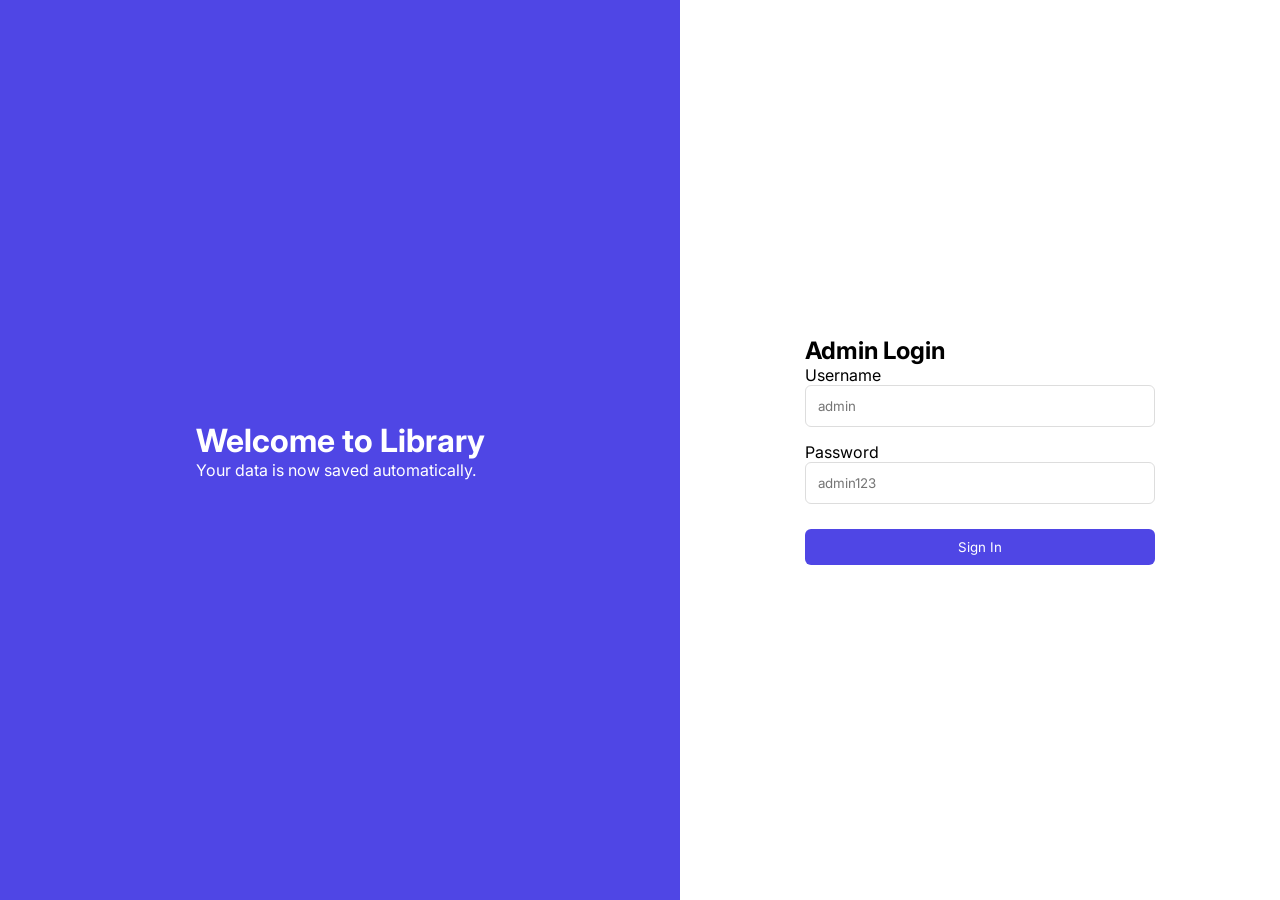
==== index.html @ 3ba0c207 "lib" ====
<!DOCTYPE html>
<html lang="en">
<head>
    <meta charset="UTF-8">
    <meta name="viewport" content="width=device-width, initial-scale=1.0">
    <title>Library Pro | Permanent Storage</title>
    <link href="https://fonts.googleapis.com/css2?family=Inter:wght@300;400;500;600;700&display=swap" rel="stylesheet">
    <link rel="stylesheet" href="https://cdnjs.cloudflare.com/ajax/libs/font-awesome/6.4.0/css/all.min.css">
    <link rel="stylesheet" href="library list.css">
</head>
<body>

    <div id="login-view" class="view-container active-view">
        <div class="login-split">
            <div class="login-banner">
                <div class="banner-text">
                    <h1>Welcome to Library</h1>
                    <p>Your data is now saved automatically.</p>
                </div>
            </div>
            <div class="login-form-container">
                <form id="loginForm" class="login-form">
                    <h2>Admin Login</h2>
                    <div class="input-group">
                        <label>Username</label>
                        <input type="text" id="username" placeholder="admin" required>
                    </div>
                    <div class="input-group">
                        <label>Password</label>
                        <input type="password" id="password" placeholder="admin123" required>
                    </div>
                    <button type="submit" class="btn-primary">Sign In</button>
                </form>
            </div>
        </div>
    </div>

    <div id="app-view" class="view-container">
        <aside class="sidebar">
            <div class="logo"><h2>LibroPro</h2></div>
            <nav class="sidebar-nav">
                <a href="#" class="nav-link active" data-target="page-home">Home</a>
                <a href="#" class="nav-link" data-target="page-catalog">Catalog</a>
                <a href="#" class="nav-link" data-target="page-bookings">Tracker History</a>
            </nav>
            <button id="logoutBtn" class="btn-logout">Logout</button>
        </aside>

        <main class="main-content">
            <section id="page-home" class="app-page active-page">
                <h1>Featured Books</h1>
                <div class="book-grid" id="homeBookGrid"></div>
            </section>

            <section id="page-catalog" class="app-page">
                <h1>Full Catalog</h1>
                <div class="book-grid" id="catalogBookGrid"></div>
            </section>

            <section id="page-bookings" class="app-page">
                <h1>Permanent Checkout Tracker</h1>
                <div class="tracker-card">
                    <table class="tracker-table">
                        <thead>
                            <tr>
                                <th>Student Name</th>
                                <th>Student ID</th>
                                <th>Book Title</th>
                                <th>Date & Time</th>
                                <th>Status</th>
                            </tr>
                        </thead>
                        
                        <tbody id="myBookingsGrid"></tbody>
                    </table>
                </div>
            </section>
        </main>
    </div>

    <div id="student-modal" class="modal">
        <div class="modal-content">
            <h3>Checkout Details</h3>
            <p id="modal-book-title"></p>
            <div class="input-group">
                <label>Student Name</label>
                <input type="text" id="studentName">
            </div>
            <div class="input-group">
                <label>Student ID</label>
                <input type="text" id="studentID">
            </div>
            <div class="modal-actions">
                <button class="btn-outline" onclick="closeModal()">Cancel</button>
                <button class="btn-primary" id="confirmCheckout">Save ganesh  Entry</button>
            </div>
        </div>
    </div>

    <script src="library list.js"></script>
</body>
</html>
---- library list.css ----
/* Modal (Popup) Styling */


:root {
    --primary: #4f46e5;
    --bg: #f3f4f6;
    --text: #1f2937;
}

* {
    box-sizing: border-box;
    margin: 0;
    padding: 0;
    font-family: 'Inter', sans-serif;
}

body {
    background: var(--bg);
    overflow: hidden;
}

.view-container {
    display: none;
    height: 100vh;
    width: 100vw;
}

.view-container.active-view {
    display: flex;
}

/* Login */
.login-split {
    display: flex;
    width: 100%;
}

.login-banner {
    flex: 1;
    background: var(--primary);
    color: white;
    display: flex;
    align-items: center;
    justify-content: center;
    padding: 40px;
}

.login-form-container {
    flex: 1;
    display: flex;
    align-items: center;
    justify-content: center;
    background: white;
}

.login-form {
    width: 350px;
}

.input-group {
    margin-bottom: 15px;
}

.input-group input {
    width: 100%;
    padding: 12px;
    border: 1px solid #ddd;
    border-radius: 6px;
}

/* Sidebar */
.sidebar {
    width: 260px;
    background: white;
    border-right: 1px solid #ddd;
    padding: 20px;
    display: flex;
    flex-direction: column;
}

.sidebar-nav {
    flex: 1;
    margin-top: 30px;
}

.nav-link {
    display: block;
    padding: 12px;
    color: #555;
    text-decoration: none;
    border-radius: 8px;
    margin-bottom: 5px;
}

.nav-link.active {
    background: #eef2ff;
    color: var(--primary);
    font-weight: 600;
}

/* Main Content */
.main-content {
    flex: 1;
    padding: 40px;
    overflow-y: auto;
}

.app-page {
    display: none;
}

.app-page.active-page {
    display: block;
}

.book-grid {
    display: grid;
    grid-template-columns: repeat(auto-fill, minmax(200px, 1fr));
    gap: 20px;
    margin-top: 20px;
}

/* Book Cards */
.book-card {
    background: white;
    border-radius: 12px;
    overflow: hidden;
    box-shadow: 0 2px 4px rgba(0, 0, 0, 0.05);
}

.book-cover {
    width: 100%;
    height: 200px;
    object-fit: cover;
}

.book-details {
    padding: 15px;
}

.category-badge {
    font-size: 0.7rem;
    background: #eef2ff;
    color: var(--primary);
    padding: 3px 8px;
    border-radius: 4px;
}

/* Table Styling */
.tracker-card {
    background: white;
    border-radius: 12px;
    padding: 20px;
    box-shadow: 0 4px 6px rgba(0, 0, 0, 0.05);
}

.tracker-table {
    width: 100%;
    border-collapse: collapse;
}

.tracker-table th {
    text-align: left;
    padding: 12px;
    border-bottom: 2px solid #eee;
    color: #666;
}

.tracker-table td {
    padding: 12px;
    border-bottom: 1px solid #eee;
}

.status-tag {
    background: #dcfce7;
    color: #166534;
    padding: 4px 10px;
    border-radius: 20px;
    font-size: 0.8rem;
}

/* Buttons */
.btn-primary {
    background: var(--primary);
    color: white;
    border: none;
    padding: 10px;
    border-radius: 6px;
    cursor: pointer;
    width: 100%;
    margin-top: 10px;
}

.btn-logout {
    background: #fee2e2;
    color: #b91c1c;
    border: none;
    padding: 12px;
    border-radius: 8px;
    cursor: pointer;
}

/* Toast */
.toast {
    position: fixed;
    bottom: 20px;
    right: 20px;
    background: #1f2937;
    color: white;
    padding: 12px 24px;
    border-radius: 8px;
    z-index: 1000;
}

.modal {
    position: fixed;
    top: 0;
    left: 0;
    width: 100%;
    height: 100%;
    background: rgba(0, 0, 0, 0.5);
    display: none;
    align-items: center;
    justify-content: center;
    z-index: 2000;
}

.modal-content {
    background: white;
    padding: 30px;
    border-radius: 12px;
    width: 400px;
    box-shadow: 0 10px 25px rgba(0, 0, 0, 0.2);
}

.modal-actions {
    display: flex;
    gap: 10px;
    margin-top: 20px;
}

#modal-book-title {
    margin-bottom: 15px;
    color: #4f46e5;
    font-weight: 600;
}

.btn-outline {
    background: white;
    border: 1px solid #ddd;
    padding: 10px;
    border-radius: 6px;
    cursor: pointer;
    flex: 1;
}
.btn-return {
    background: #ef4444; /* Red color */
    color: white;
    border: none;
    padding: 6px 12px;
    border-radius: 4px;
    cursor: pointer;
    font-size: 0.8rem;
}

.btn-return:hover {
    background: #dc2626;
}
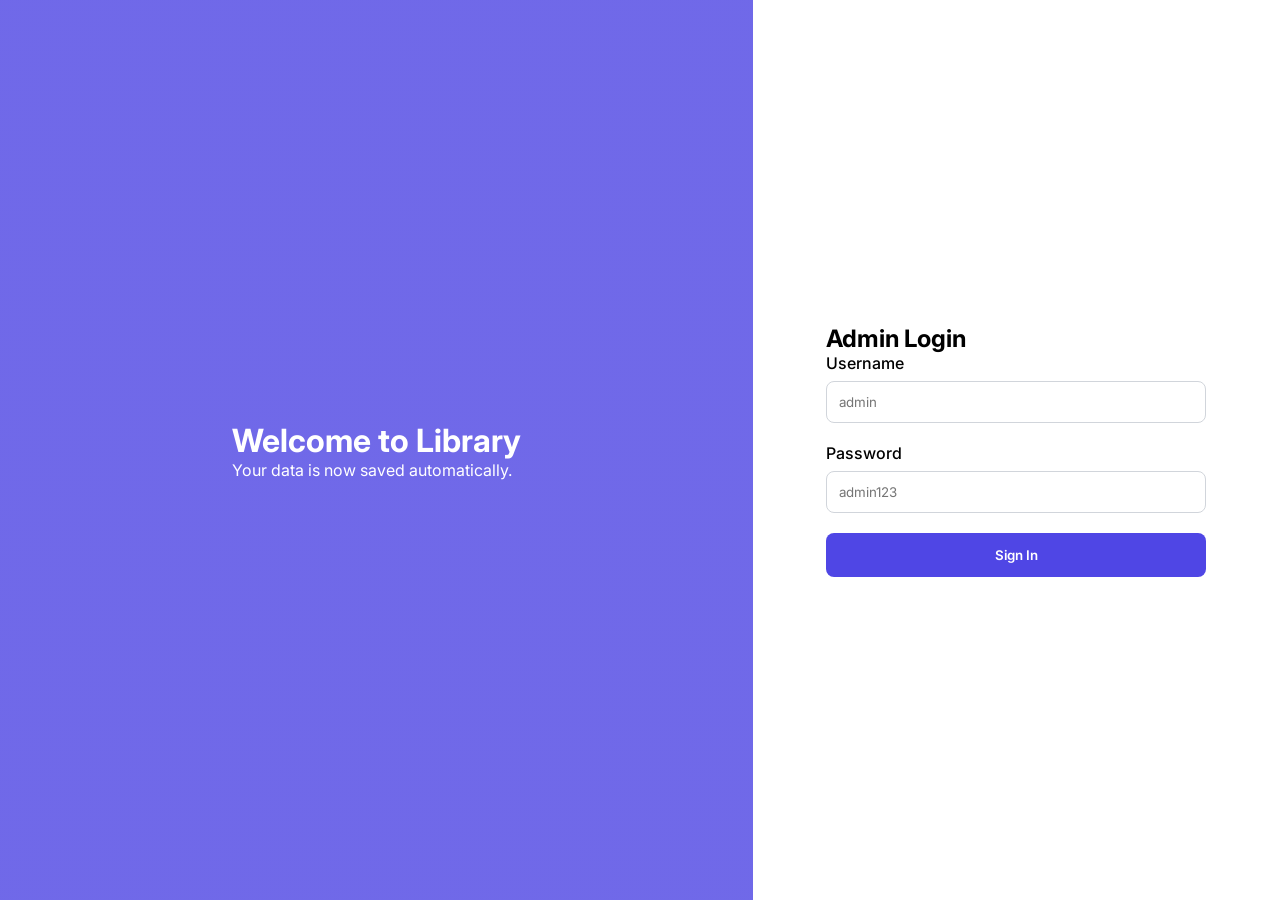
==== commit 641db5de: "lib" ====
--- a/index.html
+++ b/index.html
@@ -92,7 +92,7 @@
             </div>
             <div class="modal-actions">
                 <button class="btn-outline" onclick="closeModal()">Cancel</button>
-                <button class="btn-primary" id="confirmCheckout">Save ganesh  Entry</button>
+                <button class="btn-primary" id="confirmCheckout">Save Entry</button>
             </div>
         </div>
     </div>
--- a/library list.css
+++ b/library list.css
@@ -1,268 +1,61 @@
-/* Modal (Popup) Styling */
-
-
 :root {
     --primary: #4f46e5;
-    --bg: #f3f4f6;
-    --text: #1f2937;
+    --primary-hover: #4338ca;
+    --bg-light: #f9fafb;
+    --text-main: #111827;
+    --text-muted: #6b7280;
 }
 
-* {
-    box-sizing: border-box;
-    margin: 0;
-    padding: 0;
-    font-family: 'Inter', sans-serif;
-}
+* { margin: 0; padding: 0; box-sizing: border-box; font-family: 'Inter', sans-serif; }
+body { background: #f3f4f6; overflow: hidden; }
 
-body {
-    background: var(--bg);
-    overflow: hidden;
-}
+/* View Control */
+.view-container { display: none; height: 100vh; width: 100vw; }
+.view-container.active-view { display: flex; }
 
-.view-container {
-    display: none;
-    height: 100vh;
-    width: 100vw;
-}
-
-.view-container.active-view {
-    display: flex;
-}
-
-/* Login */
-.login-split {
-    display: flex;
-    width: 100%;
-}
-
-.login-banner {
-    flex: 1;
-    background: var(--primary);
-    color: white;
-    display: flex;
-    align-items: center;
-    justify-content: center;
-    padding: 40px;
-}
-
-.login-form-container {
-    flex: 1;
-    display: flex;
-    align-items: center;
-    justify-content: center;
-    background: white;
-}
-
-.login-form {
-    width: 350px;
-}
-
-.input-group {
-    margin-bottom: 15px;
-}
-
-.input-group input {
-    width: 100%;
-    padding: 12px;
-    border: 1px solid #ddd;
-    border-radius: 6px;
-}
+/* Login Split */
+.login-split { display: flex; width: 100%; height: 100%; }
+.login-banner { flex: 1.2; background: linear-gradient(rgba(79, 70, 229, 0.8), rgba(79, 70, 229, 0.8)), url('https://images.unsplash.com/photo-1507842217343-583bb7270b66?auto=format&fit=crop&q=80'); background-size: cover; color: white; display: flex; align-items: center; justify-content: center; padding: 60px; }
+.login-form-container { flex: 1; background: white; display: flex; align-items: center; justify-content: center; }
+.login-form { width: 380px; }
+.input-group { margin-bottom: 20px; }
+.input-group label { display: block; margin-bottom: 8px; font-weight: 500; }
+.input-group input { width: 100%; padding: 12px; border: 1px solid #d1d5db; border-radius: 8px; }
 
 /* Sidebar */
-.sidebar {
-    width: 260px;
-    background: white;
-    border-right: 1px solid #ddd;
-    padding: 20px;
-    display: flex;
-    flex-direction: column;
-}
-
-.sidebar-nav {
-    flex: 1;
-    margin-top: 30px;
-}
-
-.nav-link {
-    display: block;
-    padding: 12px;
-    color: #555;
-    text-decoration: none;
-    border-radius: 8px;
-    margin-bottom: 5px;
-}
-
-.nav-link.active {
-    background: #eef2ff;
-    color: var(--primary);
-    font-weight: 600;
-}
+.sidebar { width: 260px; background: white; border-right: 1px solid #e5e7eb; padding: 24px; display: flex; flex-direction: column; }
+.logo { display: flex; align-items: center; gap: 10px; color: var(--primary); margin-bottom: 40px; }
+.sidebar-nav { flex: 1; }
+.nav-link { display: flex; align-items: center; gap: 12px; padding: 12px; color: var(--text-muted); text-decoration: none; border-radius: 8px; margin-bottom: 8px; transition: 0.2s; }
+.nav-link.active { background: #eef2ff; color: var(--primary); font-weight: 600; }
 
 /* Main Content */
-.main-content {
-    flex: 1;
-    padding: 40px;
-    overflow-y: auto;
-}
-
-.app-page {
-    display: none;
-}
-
-.app-page.active-page {
-    display: block;
-}
-
-.book-grid {
-    display: grid;
-    grid-template-columns: repeat(auto-fill, minmax(200px, 1fr));
-    gap: 20px;
-    margin-top: 20px;
-}
+.main-content { flex: 1; padding: 40px; overflow-y: auto; }
+.app-page { display: none; }
+.app-page.active-page { display: block; }
 
 /* Book Cards */
-.book-card {
-    background: white;
-    border-radius: 12px;
-    overflow: hidden;
-    box-shadow: 0 2px 4px rgba(0, 0, 0, 0.05);
-}
+.book-grid { display: grid; grid-template-columns: repeat(auto-fill, minmax(240px, 1fr)); gap: 30px; margin-top: 30px; }
+.book-card { background: white; border-radius: 16px; border: 1px solid #f0f0f0; transition: 0.3s; overflow: hidden; }
+.book-card:hover { transform: translateY(-8px); box-shadow: 0 10px 20px rgba(0,0,0,0.05); }
+.card-image-wrapper { height: 260px; background: #f9fafb; padding: 20px; display: flex; align-items: center; justify-content: center; }
+.book-cover { max-height: 100%; filter: drop-shadow(0 4px 6px rgba(0,0,0,0.1)); }
+.book-details { padding: 20px; text-align: center; }
+.category-badge { background: #eef2ff; color: var(--primary); font-size: 11px; padding: 4px 10px; border-radius: 20px; font-weight: 600; }
 
-.book-cover {
-    width: 100%;
-    height: 200px;
-    object-fit: cover;
-}
-
-.book-details {
-    padding: 15px;
-}
-
-.category-badge {
-    font-size: 0.7rem;
-    background: #eef2ff;
-    color: var(--primary);
-    padding: 3px 8px;
-    border-radius: 4px;
-}
-
-/* Table Styling */
-.tracker-card {
-    background: white;
-    border-radius: 12px;
-    padding: 20px;
-    box-shadow: 0 4px 6px rgba(0, 0, 0, 0.05);
-}
-
-.tracker-table {
-    width: 100%;
-    border-collapse: collapse;
-}
-
-.tracker-table th {
-    text-align: left;
-    padding: 12px;
-    border-bottom: 2px solid #eee;
-    color: #666;
-}
-
-.tracker-table td {
-    padding: 12px;
-    border-bottom: 1px solid #eee;
-}
-
-.status-tag {
-    background: #dcfce7;
-    color: #166534;
-    padding: 4px 10px;
-    border-radius: 20px;
-    font-size: 0.8rem;
-}
+/* Tracker Table */
+.tracker-card { background: white; border-radius: 16px; border: 1px solid #e5e7eb; padding: 20px; margin-top: 20px; }
+.tracker-table { width: 100%; border-collapse: collapse; text-align: left; }
+.tracker-table th { padding: 16px; border-bottom: 2px solid #f3f4f6; color: var(--text-muted); font-size: 13px; text-transform: uppercase; letter-spacing: 0.5px; }
+.tracker-table td { padding: 16px; border-bottom: 1px solid #f3f4f6; }
+.status-tag { background: #dcfce7; color: #166534; padding: 4px 12px; border-radius: 20px; font-size: 12px; font-weight: 500; }
 
 /* Buttons */
-.btn-primary {
-    background: var(--primary);
-    color: white;
-    border: none;
-    padding: 10px;
-    border-radius: 6px;
-    cursor: pointer;
-    width: 100%;
-    margin-top: 10px;
-}
+.btn-primary { background: var(--primary); color: white; border: none; padding: 14px; border-radius: 8px; width: 100%; cursor: pointer; font-weight: 600; }
+.btn-primary-small { background: var(--primary); color: white; border: none; padding: 10px; border-radius: 8px; width: 100%; margin-top: 15px; cursor: pointer; font-weight: 500; }
+.btn-return { background: #fee2e2; color: #b91c1c; border: none; padding: 6px 12px; border-radius: 6px; cursor: pointer; font-weight: 600; }
+.btn-logout { background: #f3f4f6; border: none; padding: 12px; border-radius: 8px; cursor: pointer; margin-top: auto; }
 
-.btn-logout {
-    background: #fee2e2;
-    color: #b91c1c;
-    border: none;
-    padding: 12px;
-    border-radius: 8px;
-    cursor: pointer;
-}
-
-/* Toast */
-.toast {
-    position: fixed;
-    bottom: 20px;
-    right: 20px;
-    background: #1f2937;
-    color: white;
-    padding: 12px 24px;
-    border-radius: 8px;
-    z-index: 1000;
-}
-
-.modal {
-    position: fixed;
-    top: 0;
-    left: 0;
-    width: 100%;
-    height: 100%;
-    background: rgba(0, 0, 0, 0.5);
-    display: none;
-    align-items: center;
-    justify-content: center;
-    z-index: 2000;
-}
-
-.modal-content {
-    background: white;
-    padding: 30px;
-    border-radius: 12px;
-    width: 400px;
-    box-shadow: 0 10px 25px rgba(0, 0, 0, 0.2);
-}
-
-.modal-actions {
-    display: flex;
-    gap: 10px;
-    margin-top: 20px;
-}
-
-#modal-book-title {
-    margin-bottom: 15px;
-    color: #4f46e5;
-    font-weight: 600;
-}
-
-.btn-outline {
-    background: white;
-    border: 1px solid #ddd;
-    padding: 10px;
-    border-radius: 6px;
-    cursor: pointer;
-    flex: 1;
-}
-.btn-return {
-    background: #ef4444; /* Red color */
-    color: white;
-    border: none;
-    padding: 6px 12px;
-    border-radius: 4px;
-    cursor: pointer;
-    font-size: 0.8rem;
-}
-
-.btn-return:hover {
-    background: #dc2626;
-}+/* Modal */
+.modal { position: fixed; top: 0; left: 0; width: 100%; height: 100%; background: rgba(0,0,0,0.5); display: none; align-items: center; justify-content: center; z-index: 1000; }
+.modal-content { background: white; padding: 32px; border-radius: 20px; width: 420px; box-shadow: 0 20px 40px rgba(0,0,0,0.2); }
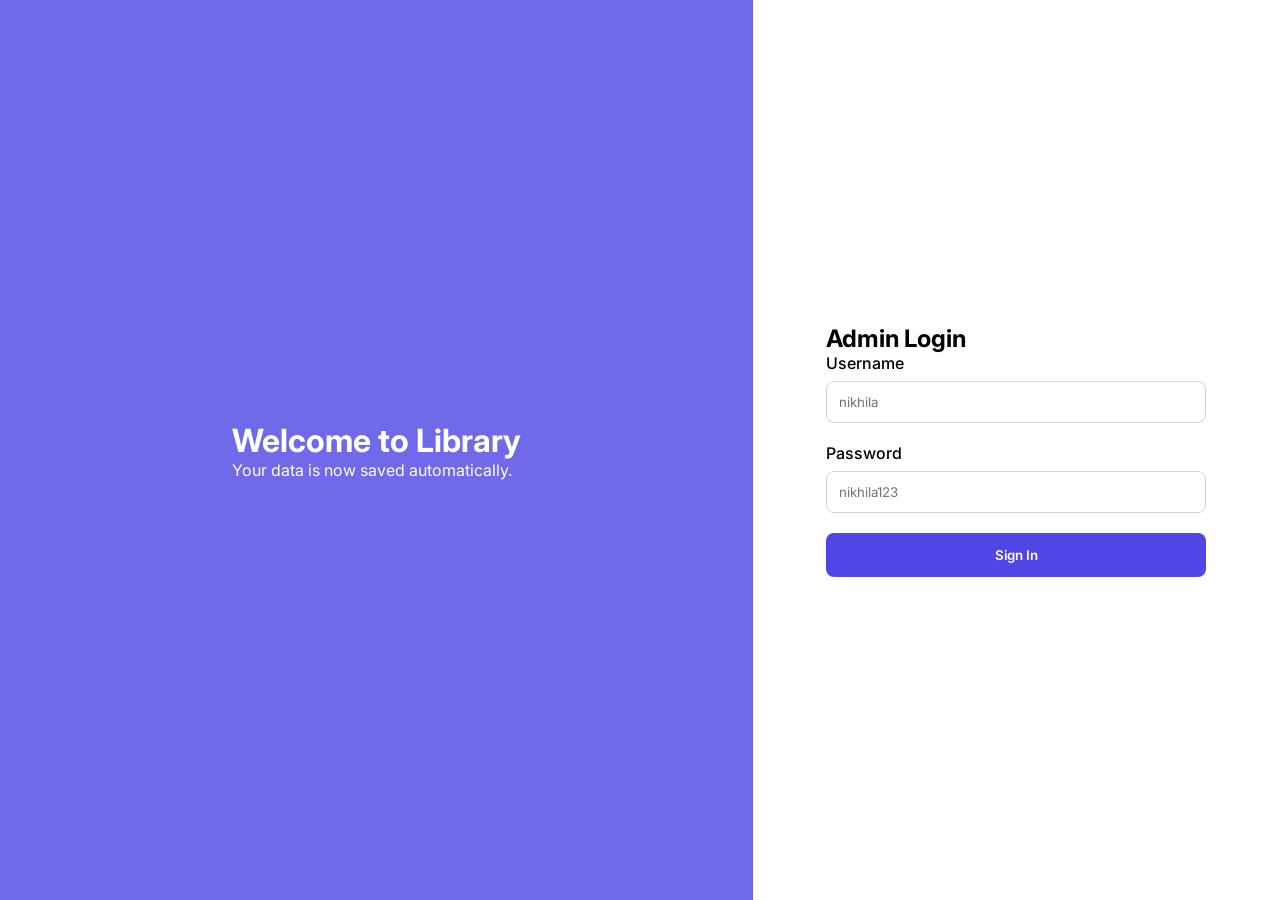
==== commit faea519f: "Update index.html" ====
--- a/index.html
+++ b/index.html
@@ -23,11 +23,11 @@
                     <h2>Admin Login</h2>
                     <div class="input-group">
                         <label>Username</label>
-                        <input type="text" id="username" placeholder="admin" required>
+                        <input type="text" id="username" placeholder="nikhila" required>
                     </div>
                     <div class="input-group">
                         <label>Password</label>
-                        <input type="password" id="password" placeholder="admin123" required>
+                        <input type="password" id="password" placeholder="nikhila123" required>
                     </div>
                     <button type="submit" class="btn-primary">Sign In</button>
                 </form>
@@ -41,7 +41,9 @@
             <nav class="sidebar-nav">
                 <a href="#" class="nav-link active" data-target="page-home">Home</a>
                 <a href="#" class="nav-link" data-target="page-catalog">Catalog</a>
-                <a href="#" class="nav-link" data-target="page-bookings">Tracker History</a>
+                <a href="#" class="nav-link" data-target="page-bookings">Active Tracker</a>
+                <a href="#" class="nav-link" data-target="page-history">Loan History</a>
+                <a href="#" class="nav-link" data-target="page-profile">Admin Profile</a>
             </nav>
             <button id="logoutBtn" class="btn-logout">Logout</button>
         </aside>
@@ -58,7 +60,7 @@
             </section>
 
             <section id="page-bookings" class="app-page">
-                <h1>Permanent Checkout Tracker</h1>
+                <h1>Active Checkout Tracker</h1>
                 <div class="tracker-card">
                     <table class="tracker-table">
                         <thead>
@@ -67,12 +69,55 @@
                                 <th>Student ID</th>
                                 <th>Book Title</th>
                                 <th>Date & Time</th>
+                                <th>Action</th>
+                            </tr>
+                        </thead>
+                        <tbody id="myBookingsGrid"></tbody>
+                    </table>
+                </div>
+            </section>
+
+            <section id="page-history" class="app-page">
+                <h1>Permanent Loan History</h1>
+                <div class="tracker-card">
+                    <table class="tracker-table">
+                        <thead>
+                            <tr>
+                                <th>Student</th>
+                                <th>Book Title</th>
+                                <th>Borrowed</th>
+                                <th>Returned</th>
                                 <th>Status</th>
                             </tr>
                         </thead>
-                        
-                        <tbody id="myBookingsGrid"></tbody>
+                        <tbody id="historyGrid"></tbody>
                     </table>
+                </div>
+            </section>
+
+            <section id="page-profile" class="app-page">
+                <h1>Admin Profile</h1>
+                <div class="profile-card">
+                    <div class="profile-header">
+                        <div class="avatar-upload">
+                            <img src="https://ui-avatars.com/api/?name=Admin&background=4f46e5&color=fff" id="profileImage">
+                            <input type="file" id="imageInput" accept="image/*" style="display:none">
+                            <button class="btn-primary-small" onclick="document.getElementById('imageInput').click()">Change Photo</button>
+                        </div>
+                        <div class="profile-info">
+                            <h2 id="display-admin-name">Student Login</h2>
+                            <p>Role: Student</p>
+                            <p>Status: Online</p>
+                        </div>
+                    </div>
+                    <div class="settings-grid">
+                        <h3>Account Settings</h3>
+                        <div class="input-group">
+                            <label>Display Name</label>
+                            <input type="text" id="adminNameInput" placeholder="Enter name...">
+                        </div>
+                        <button class="btn-primary" onclick="saveProfile()">Save Changes</button>
+                    </div>
                 </div>
             </section>
         </main>
@@ -81,7 +126,7 @@
     <div id="student-modal" class="modal">
         <div class="modal-content">
             <h3>Checkout Details</h3>
-            <p id="modal-book-title"></p>
+            <p id="modal-book-title" style="margin-bottom: 20px; color: #4f46e5; font-weight: 600;"></p>
             <div class="input-group">
                 <label>Student Name</label>
                 <input type="text" id="studentName">
@@ -90,13 +135,13 @@
                 <label>Student ID</label>
                 <input type="text" id="studentID">
             </div>
-            <div class="modal-actions">
-                <button class="btn-outline" onclick="closeModal()">Cancel</button>
-                <button class="btn-primary" id="confirmCheckout">Save Entry</button>
+            <div class="modal-actions" style="display: flex; gap: 10px; margin-top: 20px;">
+                <button class="btn-logout" onclick="closeModal()" style="flex: 1;">Cancel</button>
+                <button class="btn-primary" id="confirmCheckout" style="flex: 2;">Save Entry</button>
             </div>
         </div>
     </div>
 
     <script src="library list.js"></script>
 </body>
-</html>+</html>
--- a/library list.css
+++ b/library list.css
@@ -36,25 +36,34 @@
 
 /* Book Cards */
 .book-grid { display: grid; grid-template-columns: repeat(auto-fill, minmax(240px, 1fr)); gap: 30px; margin-top: 30px; }
-.book-card { background: white; border-radius: 16px; border: 1px solid #f0f0f0; transition: 0.3s; overflow: hidden; }
+.book-card { background: white; border-radius: 16px; border: 1px solid #f0f0f0; transition: 0.3s; overflow: hidden; height: 100%; display: flex; flex-direction: column; }
 .book-card:hover { transform: translateY(-8px); box-shadow: 0 10px 20px rgba(0,0,0,0.05); }
-.card-image-wrapper { height: 260px; background: #f9fafb; padding: 20px; display: flex; align-items: center; justify-content: center; }
-.book-cover { max-height: 100%; filter: drop-shadow(0 4px 6px rgba(0,0,0,0.1)); }
-.book-details { padding: 20px; text-align: center; }
-.category-badge { background: #eef2ff; color: var(--primary); font-size: 11px; padding: 4px 10px; border-radius: 20px; font-weight: 600; }
+.card-image-wrapper { height: 280px; background: #f9fafb; padding: 20px; display: flex; align-items: center; justify-content: center; }
+.book-cover { max-height: 100%; width: auto; filter: drop-shadow(0 4px 6px rgba(0,0,0,0.1)); object-fit: contain; }
+.book-details { padding: 20px; text-align: center; flex: 1; display: flex; flex-direction: column; justify-content: space-between; }
+.category-badge { background: #eef2ff; color: var(--primary); font-size: 11px; padding: 4px 10px; border-radius: 20px; font-weight: 600; display: inline-block; margin-bottom: 10px; }
 
 /* Tracker Table */
-.tracker-card { background: white; border-radius: 16px; border: 1px solid #e5e7eb; padding: 20px; margin-top: 20px; }
-.tracker-table { width: 100%; border-collapse: collapse; text-align: left; }
+.tracker-card { background: white; border-radius: 16px; border: 1px solid #e5e7eb; padding: 20px; margin-top: 20px; overflow-x: auto; }
+.tracker-table { width: 100%; border-collapse: collapse; text-align: left; min-width: 600px; }
 .tracker-table th { padding: 16px; border-bottom: 2px solid #f3f4f6; color: var(--text-muted); font-size: 13px; text-transform: uppercase; letter-spacing: 0.5px; }
 .tracker-table td { padding: 16px; border-bottom: 1px solid #f3f4f6; }
 .status-tag { background: #dcfce7; color: #166534; padding: 4px 12px; border-radius: 20px; font-size: 12px; font-weight: 500; }
+.status-returned { background: #f3f4f6; color: #6b7280; padding: 4px 12px; border-radius: 20px; font-size: 12px; }
+
+/* Profile Page */
+.profile-card { background: white; border-radius: 16px; padding: 40px; border: 1px solid #e5e7eb; max-width: 600px; }
+.profile-header { display: flex; gap: 30px; align-items: center; margin-bottom: 40px; padding-bottom: 30px; border-bottom: 1px solid #f3f4f6; }
+.avatar-upload { text-align: center; }
+#profileImage { width: 120px; height: 120px; border-radius: 50%; object-fit: cover; margin-bottom: 15px; border: 4px solid #eef2ff; }
+.settings-grid { display: flex; flex-direction: column; gap: 15px; }
 
 /* Buttons */
-.btn-primary { background: var(--primary); color: white; border: none; padding: 14px; border-radius: 8px; width: 100%; cursor: pointer; font-weight: 600; }
+.btn-primary { background: var(--primary); color: white; border: none; padding: 14px; border-radius: 8px; width: 100%; cursor: pointer; font-weight: 600; transition: 0.2s; }
+.btn-primary:hover { background: var(--primary-hover); }
 .btn-primary-small { background: var(--primary); color: white; border: none; padding: 10px; border-radius: 8px; width: 100%; margin-top: 15px; cursor: pointer; font-weight: 500; }
-.btn-return { background: #fee2e2; color: #b91c1c; border: none; padding: 6px 12px; border-radius: 6px; cursor: pointer; font-weight: 600; }
-.btn-logout { background: #f3f4f6; border: none; padding: 12px; border-radius: 8px; cursor: pointer; margin-top: auto; }
+.btn-return { background: #fee2e2; color: #b91c1c; border: none; padding: 8px 16px; border-radius: 6px; cursor: pointer; font-weight: 600; }
+.btn-logout { background: #f3f4f6; border: none; padding: 12px; border-radius: 8px; cursor: pointer; margin-top: auto; font-weight: 500; }
 
 /* Modal */
 .modal { position: fixed; top: 0; left: 0; width: 100%; height: 100%; background: rgba(0,0,0,0.5); display: none; align-items: center; justify-content: center; z-index: 1000; }
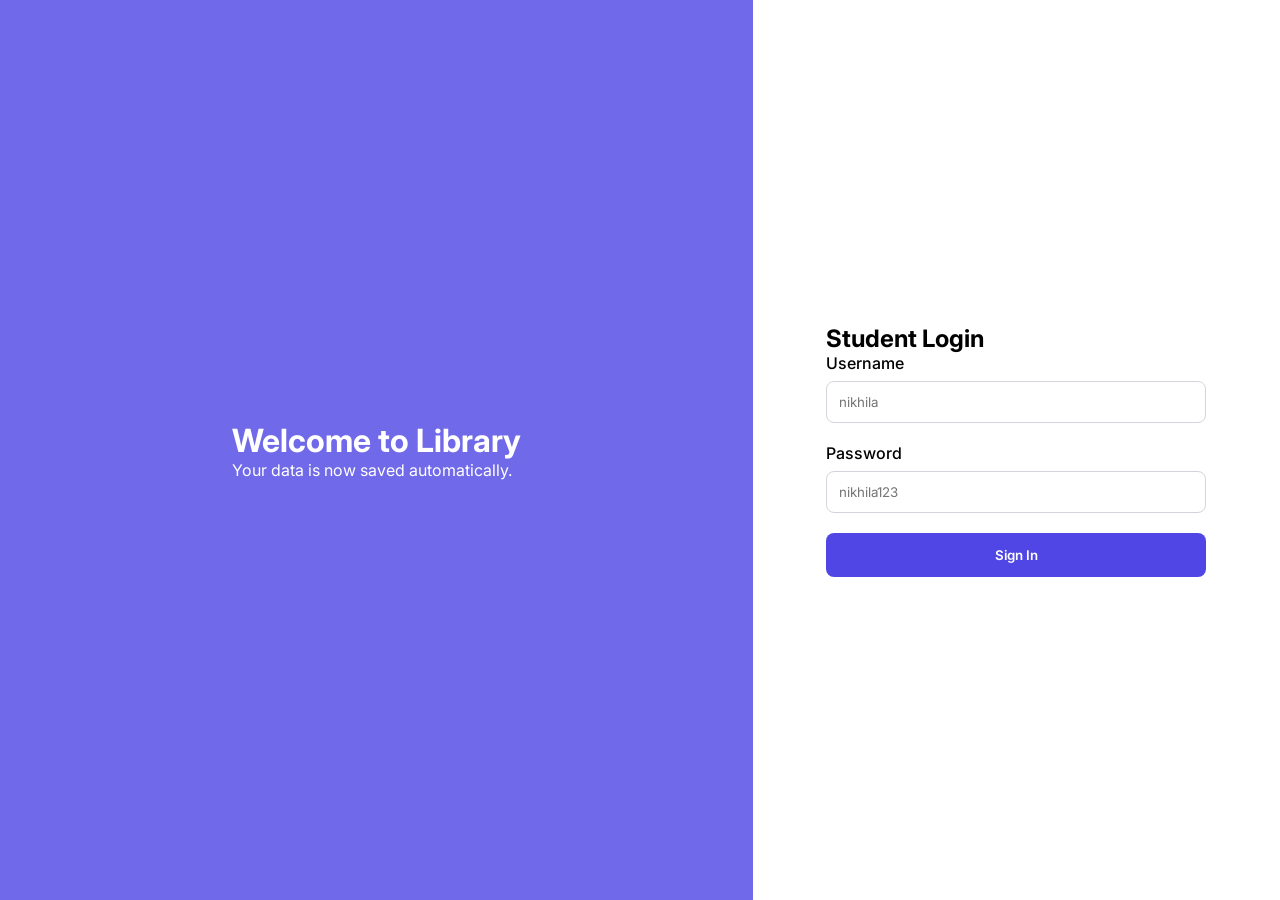
==== commit 4c8c0923: "Update index.html" ====
--- a/index.html
+++ b/index.html
@@ -20,7 +20,7 @@
             </div>
             <div class="login-form-container">
                 <form id="loginForm" class="login-form">
-                    <h2>Admin Login</h2>
+                    <h2>Student Login</h2>
                     <div class="input-group">
                         <label>Username</label>
                         <input type="text" id="username" placeholder="nikhila" required>
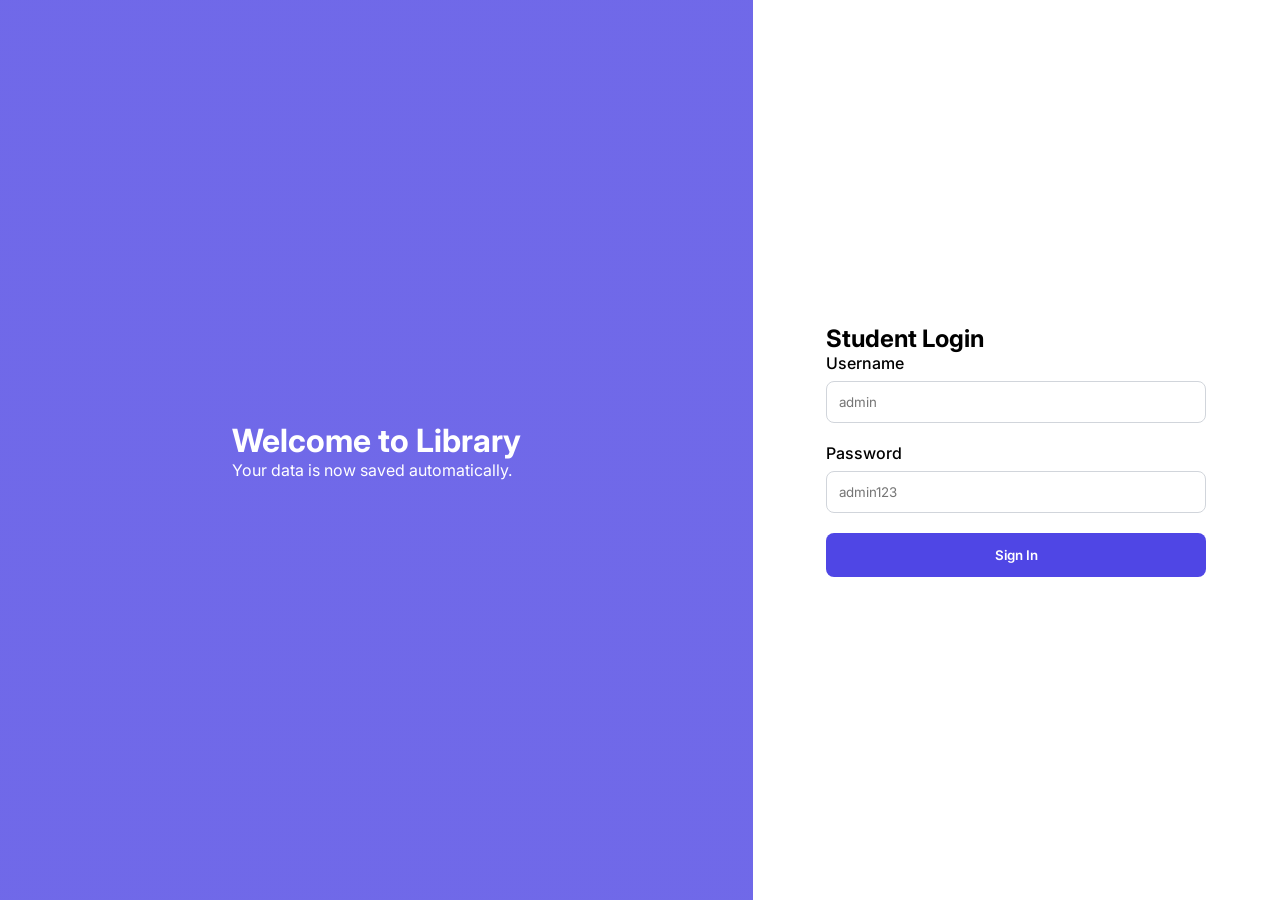
==== commit d3bd85eb: "Update index.html" ====
--- a/index.html
+++ b/index.html
@@ -23,11 +23,11 @@
                     <h2>Student Login</h2>
                     <div class="input-group">
                         <label>Username</label>
-                        <input type="text" id="username" placeholder="nikhila" required>
+                        <input type="text" id="username" placeholder="admin" required>
                     </div>
                     <div class="input-group">
                         <label>Password</label>
-                        <input type="password" id="password" placeholder="nikhila123" required>
+                        <input type="password" id="password" placeholder="admin123" required>
                     </div>
                     <button type="submit" class="btn-primary">Sign In</button>
                 </form>
